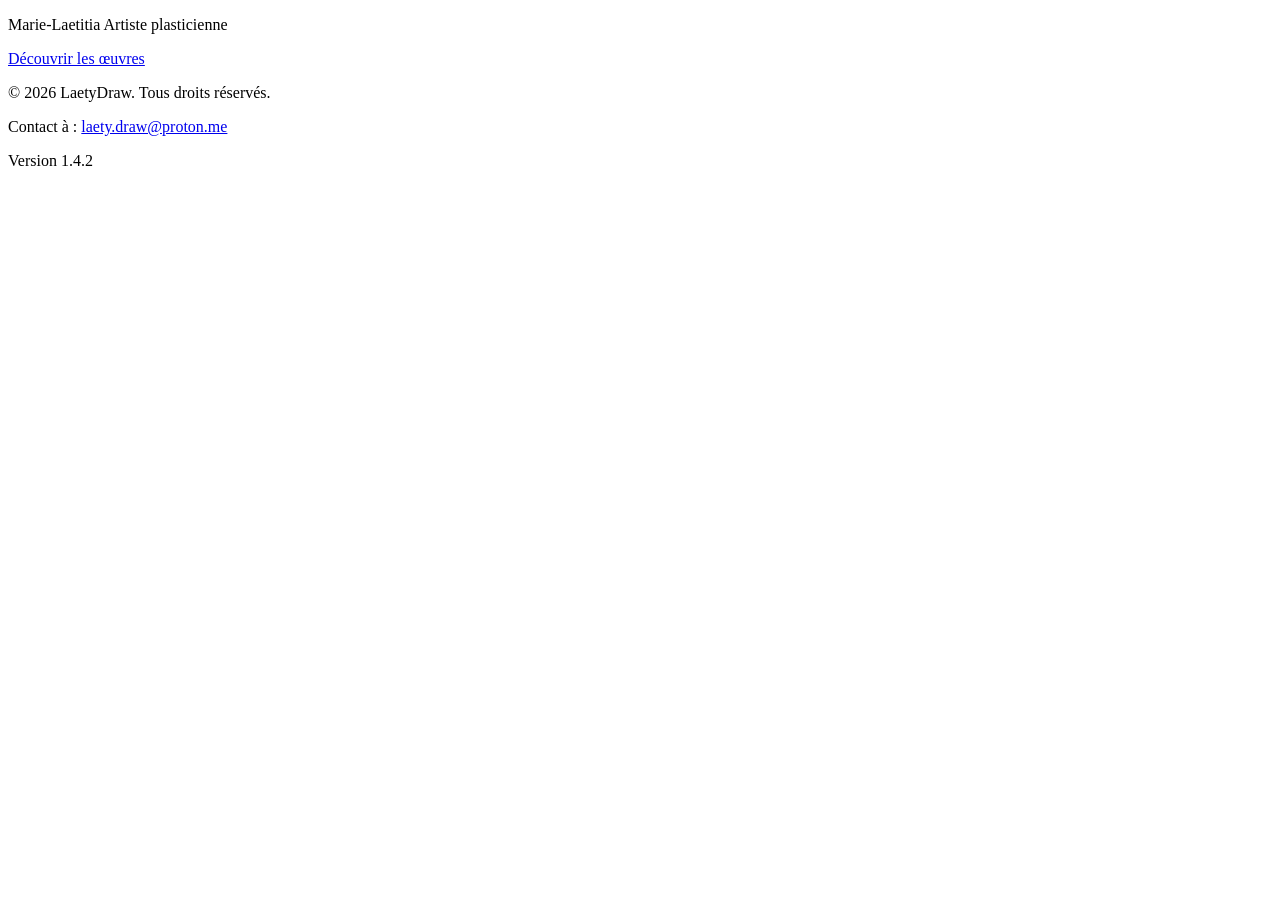
==== index.html @ 68089a27 "Initial commit" ====
<!DOCTYPE html>
<html lang="fr">
<head>
    <meta charset="UTF-8">
    <meta name="viewport" content="width=device-width, initial-scale=1.0">
    <title>LaetyDraw | Marie-Laetitia, artiste plasticienne | Œuvres originales et dessins artistiques</title>
    <meta name="description" content="Découvrez l’univers artistique de Marie-Laetitia sur LaetyDraw : œuvres originales, dessins artistiques contemporains, exploration du corps, des émotions, du trait et de la couleur.">
    <meta name="robots" content="index, follow">
    <meta name="author" content="Marie-Laetitia">
    <meta name="theme-color" content="#f4f4f4">

    <link rel="icon" href="favicon.svg" type="image/svg+xml">
    <link rel="stylesheet" href="style.css?version=1.4.2">
    <link rel="preload" href="collections.html" as="document">

    <link rel="canonical" href="https://laetydraw.github.io/Siteweb/index.html">

    <!-- Open Graph -->
    <meta property="og:type" content="website">
    <meta property="og:locale" content="fr_FR">
    <meta property="og:site_name" content="LaetyDraw">
    <meta property="og:title" content="LaetyDraw | Marie-Laetitia, artiste plasticienne">
    <meta property="og:description" content="Découvrez les œuvres originales et l’univers artistique de Marie-Laetitia sur LaetyDraw.">
    <meta property="og:url" content="https://laety-draw.com/">
    <meta property="og:image" content="https://laety-draw.com/images/utile/signature.jpg">

    <!-- Twitter -->
    <meta name="twitter:card" content="summary_large_image">
    <meta name="twitter:title" content="LaetyDraw | Marie-Laetitia, artiste plasticienne">
    <meta name="twitter:description" content="Œuvres originales et univers artistique de Marie-Laetitia.">
    <meta name="twitter:image" content="https://laety-draw.com/images/utile/signature.jpg">

    <style>
        .seo-hidden-title {
            position: absolute;
            left: -9999px;
            width: 1px;
            height: 1px;
            overflow: hidden;
        }
    </style>
</head>

<body class="home-page transition-site">

    <main>
        <section id="accueil" class="hero">
            <h1 class="seo-hidden-title">
                LaetyDraw - Marie-Laetitia, artiste plasticienne, œuvres originales et dessins artistiques
            </h1>

            <div class="hero-content">
                <p>
                    Marie-Laetitia
                    <span class="subtitle">Artiste plasticienne</span>
                </p>

                <a href="collections.html" class="btn-explorer">Découvrir les œuvres</a>
            </div>
        </section>
    </main>

    <footer>
        <p>&copy; 2026 LaetyDraw. Tous droits réservés.</p>
        <p> Contact à : <a href="mailto:laety.draw@proton.me">laety.draw@proton.me</a></p>
        <p>Version 1.4.2</p>
    </footer>

    <script src="script.js?version=1.4.2"></script>
</body>
</html>
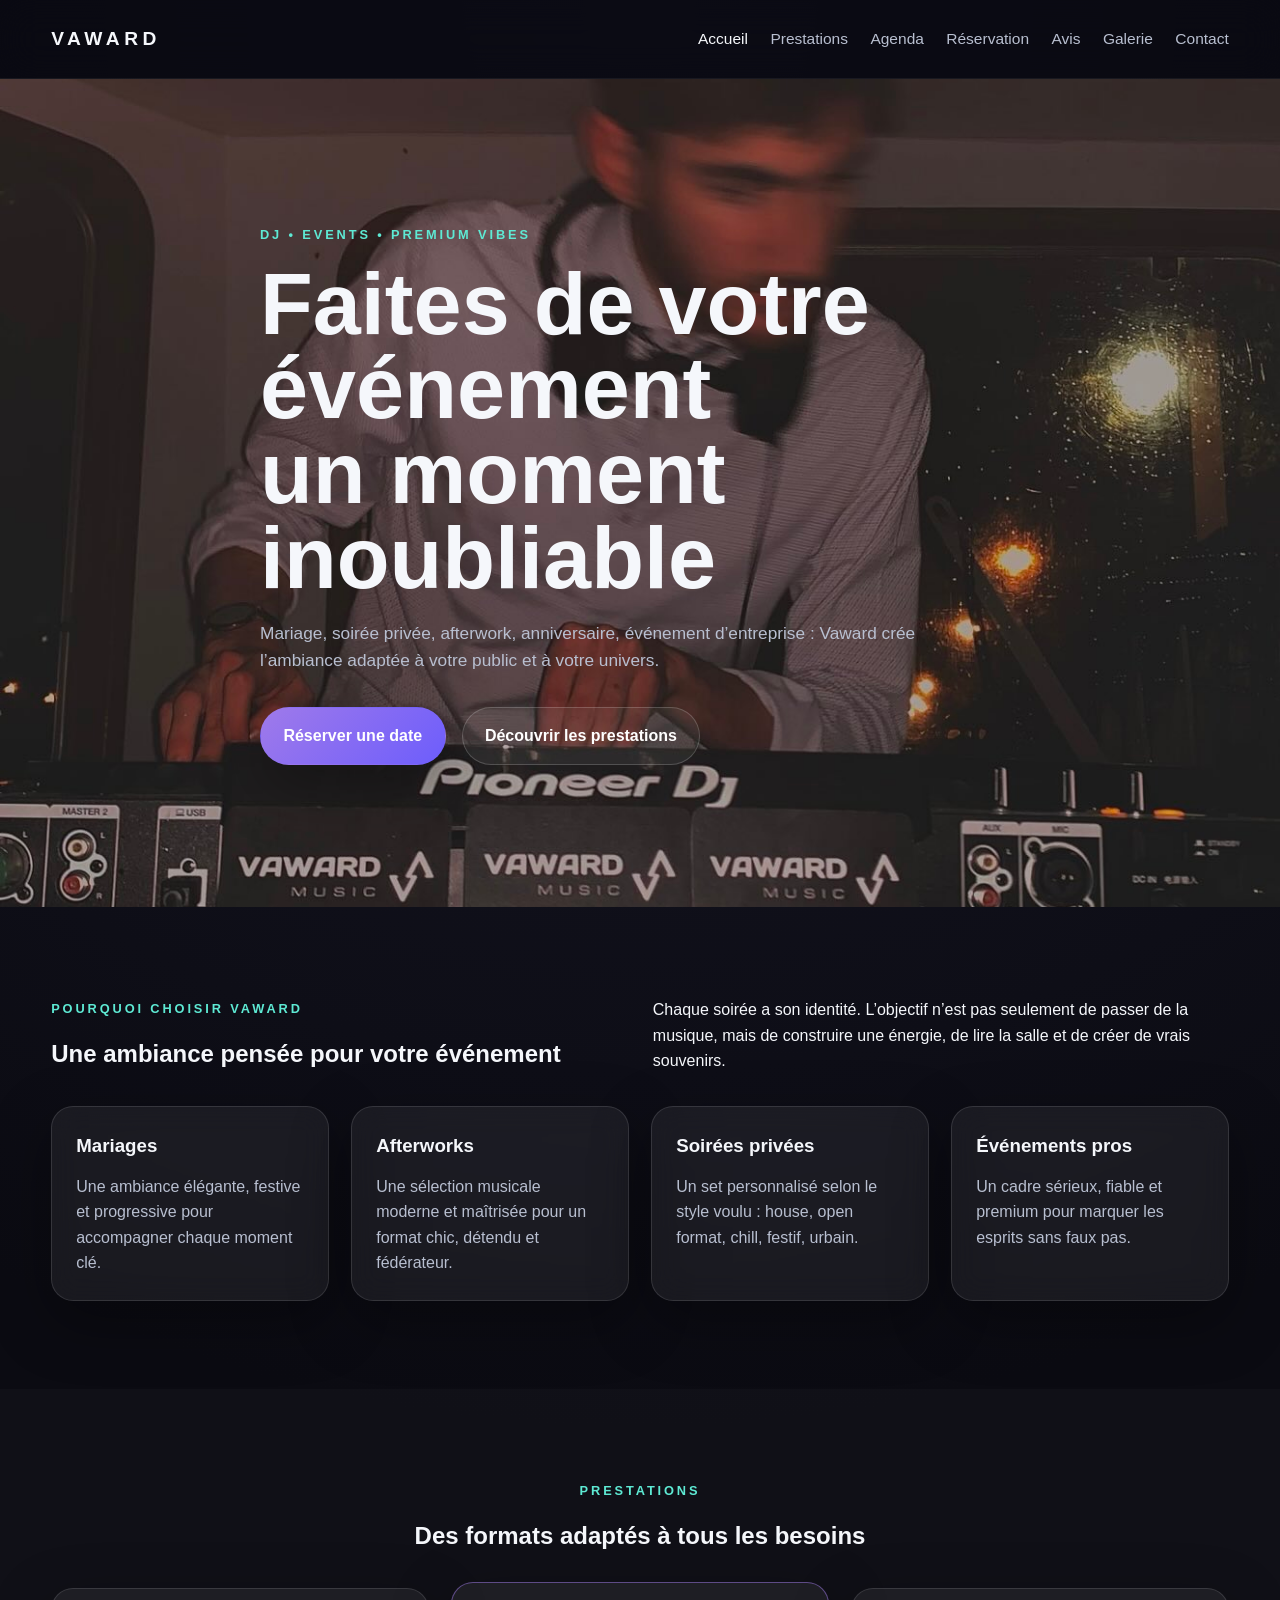
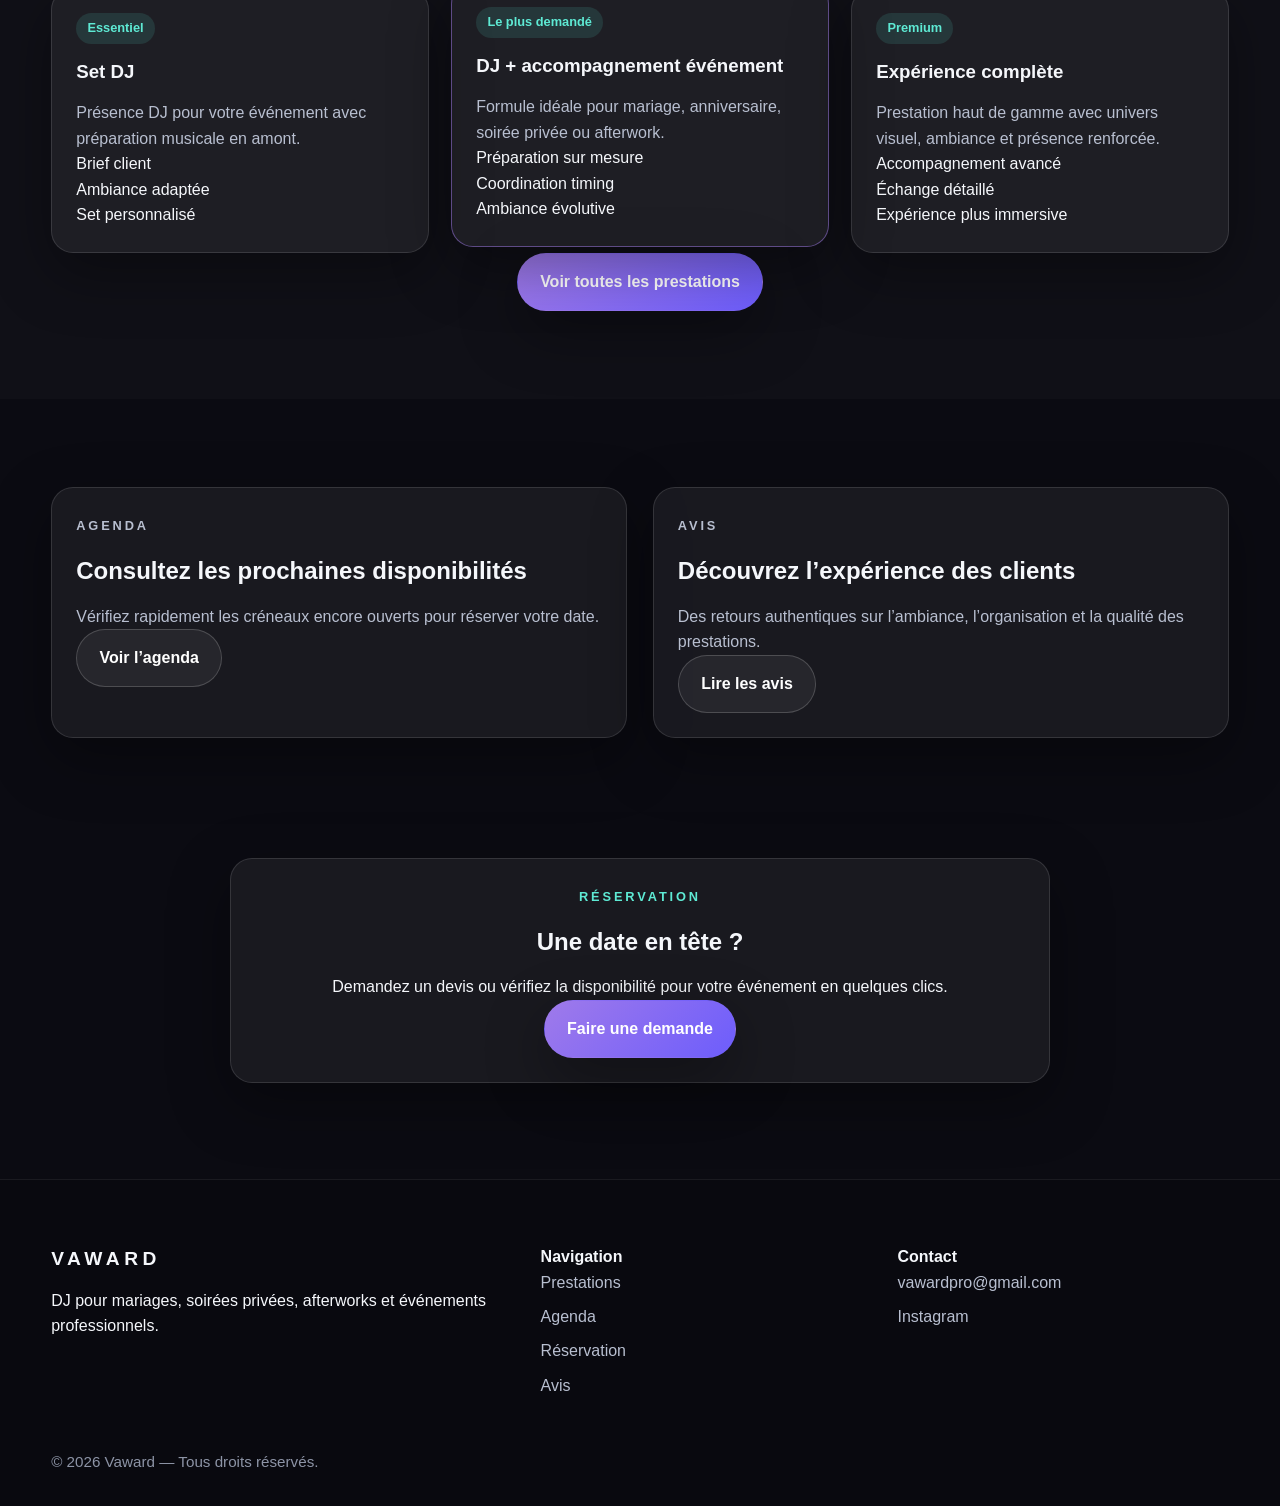
==== commit 9d0950dd: "1ere version du site (test)" ====
--- a/index.html
+++ b/index.html
@@ -1,71 +1,219 @@
 <!DOCTYPE html>
 <html lang="fr">
 <head>
-    <meta charset="UTF-8">
-    <meta name="viewport" content="width=device-width, initial-scale=1.0">
-    <title>LaetyDraw | Marie-Laetitia, artiste plasticienne | Œuvres originales et dessins artistiques</title>
-    <meta name="description" content="Découvrez l’univers artistique de Marie-Laetitia sur LaetyDraw : œuvres originales, dessins artistiques contemporains, exploration du corps, des émotions, du trait et de la couleur.">
-    <meta name="robots" content="index, follow">
-    <meta name="author" content="Marie-Laetitia">
-    <meta name="theme-color" content="#f4f4f4">
-
-    <link rel="icon" href="favicon.svg" type="image/svg+xml">
-    <link rel="stylesheet" href="style.css?version=1.4.2">
-    <link rel="preload" href="collections.html" as="document">
-
-    <link rel="canonical" href="https://laetydraw.github.io/Siteweb/index.html">
-
-    <!-- Open Graph -->
-    <meta property="og:type" content="website">
-    <meta property="og:locale" content="fr_FR">
-    <meta property="og:site_name" content="LaetyDraw">
-    <meta property="og:title" content="LaetyDraw | Marie-Laetitia, artiste plasticienne">
-    <meta property="og:description" content="Découvrez les œuvres originales et l’univers artistique de Marie-Laetitia sur LaetyDraw.">
-    <meta property="og:url" content="https://laety-draw.com/">
-    <meta property="og:image" content="https://laety-draw.com/images/utile/signature.jpg">
-
-    <!-- Twitter -->
-    <meta name="twitter:card" content="summary_large_image">
-    <meta name="twitter:title" content="LaetyDraw | Marie-Laetitia, artiste plasticienne">
-    <meta name="twitter:description" content="Œuvres originales et univers artistique de Marie-Laetitia.">
-    <meta name="twitter:image" content="https://laety-draw.com/images/utile/signature.jpg">
-
-    <style>
-        .seo-hidden-title {
-            position: absolute;
-            left: -9999px;
-            width: 1px;
-            height: 1px;
-            overflow: hidden;
-        }
-    </style>
+  <meta charset="UTF-8" />
+  <meta name="viewport" content="width=device-width, initial-scale=1.0" />
+
+  <title>Vaward | DJ pour soirées, mariages, afterworks et événements privés</title>
+  <meta name="description" content="Vaward, DJ pour mariages, soirées privées, afterworks, anniversaires et événements professionnels. Ambiance sur mesure, réservation simple et univers premium." />
+  <meta name="robots" content="index, follow" />
+  <meta name="author" content="Vaward" />
+  <meta name="theme-color" content="#0b0b12" />
+
+  <link rel="icon" href="favicon.svg" type="image/svg+xml" />
+  <link rel="canonical" href="https://tonpseudo.github.io/Vaward/index.html" />
+  <link rel="stylesheet" href="style.css?version=1.0.0" />
+
+  <meta property="og:title" content="Vaward | DJ Events" />
+  <meta property="og:description" content="DJ pour soirées, mariages, afterworks et événements privés." />
+  <meta property="og:type" content="website" />
+  <meta property="og:url" content="https://tonpseudo.github.io/Vaward/index.html" />
+  <meta property="og:image" content="https://tonpseudo.github.io/Vaward/images/og-cover.jpg" />
+
+  <meta name="twitter:card" content="summary_large_image" />
 </head>
-
-<body class="home-page transition-site">
-
-    <main>
-        <section id="accueil" class="hero">
-            <h1 class="seo-hidden-title">
-                LaetyDraw - Marie-Laetitia, artiste plasticienne, œuvres originales et dessins artistiques
-            </h1>
-
-            <div class="hero-content">
-                <p>
-                    Marie-Laetitia
-                    <span class="subtitle">Artiste plasticienne</span>
-                </p>
-
-                <a href="collections.html" class="btn-explorer">Découvrir les œuvres</a>
-            </div>
-        </section>
-    </main>
-
-    <footer>
-        <p>&copy; 2026 LaetyDraw. Tous droits réservés.</p>
-        <p> Contact à : <a href="mailto:laety.draw@proton.me">laety.draw@proton.me</a></p>
-        <p>Version 1.4.2</p>
-    </footer>
-
-    <script src="script.js?version=1.4.2"></script>
+<body>
+  <header class="site-header">
+    <div class="container nav-wrap">
+      <a href="index.html" class="logo">VAWARD</a>
+
+      <button class="burger" id="burger" aria-label="Ouvrir le menu">
+        <span></span>
+        <span></span>
+        <span></span>
+      </button>
+
+      <nav class="nav" id="nav">
+        <a href="index.html" class="active">Accueil</a>
+        <a href="prestations.html">Prestations</a>
+        <a href="agenda.html">Agenda</a>
+        <a href="reservation.html">Réservation</a>
+        <a href="avis.html">Avis</a>
+        <a href="galerie.html">Galerie</a>
+        <a href="contact.html">Contact</a>
+      </nav>
+    </div>
+  </header>
+
+  <main>
+    <section class="hero">
+      <div class="hero-overlay"></div>
+      <img src="images/hero-dj.jpg" alt="Vaward en performance DJ" class="hero-bg" />
+
+      <div class="container hero-content">
+        <p class="eyebrow">DJ • EVENTS • PREMIUM VIBES</p>
+        <h1>Faites de votre événement<br>un moment inoubliable</h1>
+        <p class="hero-text">
+          Mariage, soirée privée, afterwork, anniversaire, événement d’entreprise :
+          Vaward crée l’ambiance adaptée à votre public et à votre univers.
+        </p>
+        <div class="hero-buttons">
+          <a href="reservation.html" class="btn btn-primary">Réserver une date</a>
+          <a href="prestations.html" class="btn btn-secondary">Découvrir les prestations</a>
+        </div>
+      </div>
+    </section>
+
+    <section class="section">
+      <div class="container grid-2 feature-intro">
+        <div>
+          <p class="section-tag">Pourquoi choisir Vaward</p>
+          <h2>Une ambiance pensée pour votre événement</h2>
+        </div>
+        <div>
+          <p>
+            Chaque soirée a son identité. L’objectif n’est pas seulement de passer de la musique,
+            mais de construire une énergie, de lire la salle et de créer de vrais souvenirs.
+          </p>
+        </div>
+      </div>
+
+      <div class="container cards-grid">
+        <article class="card glass">
+          <h3>Mariages</h3>
+          <p>Une ambiance élégante, festive et progressive pour accompagner chaque moment clé.</p>
+        </article>
+
+        <article class="card glass">
+          <h3>Afterworks</h3>
+          <p>Une sélection musicale moderne et maîtrisée pour un format chic, détendu et fédérateur.</p>
+        </article>
+
+        <article class="card glass">
+          <h3>Soirées privées</h3>
+          <p>Un set personnalisé selon le style voulu : house, open format, chill, festif, urbain.</p>
+        </article>
+
+        <article class="card glass">
+          <h3>Événements pros</h3>
+          <p>Un cadre sérieux, fiable et premium pour marquer les esprits sans faux pas.</p>
+        </article>
+      </div>
+    </section>
+
+    <section class="section section-dark">
+      <div class="container">
+        <div class="section-head">
+          <p class="section-tag">Prestations</p>
+          <h2>Des formats adaptés à tous les besoins</h2>
+        </div>
+
+        <div class="pricing-grid">
+          <article class="card premium-card">
+            <span class="pill">Essentiel</span>
+            <h3>Set DJ</h3>
+            <p>Présence DJ pour votre événement avec préparation musicale en amont.</p>
+            <ul>
+              <li>Brief client</li>
+              <li>Ambiance adaptée</li>
+              <li>Set personnalisé</li>
+            </ul>
+          </article>
+
+          <article class="card premium-card featured">
+            <span class="pill">Le plus demandé</span>
+            <h3>DJ + accompagnement événement</h3>
+            <p>Formule idéale pour mariage, anniversaire, soirée privée ou afterwork.</p>
+            <ul>
+              <li>Préparation sur mesure</li>
+              <li>Coordination timing</li>
+              <li>Ambiance évolutive</li>
+            </ul>
+          </article>
+
+          <article class="card premium-card">
+            <span class="pill">Premium</span>
+            <h3>Expérience complète</h3>
+            <p>Prestation haut de gamme avec univers visuel, ambiance et présence renforcée.</p>
+            <ul>
+              <li>Accompagnement avancé</li>
+              <li>Échange détaillé</li>
+              <li>Expérience plus immersive</li>
+            </ul>
+          </article>
+        </div>
+
+        <div class="center">
+          <a href="prestations.html" class="btn btn-primary">Voir toutes les prestations</a>
+        </div>
+      </div>
+    </section>
+
+    <section class="section">
+      <div class="container grid-2">
+        <div class="info-box">
+          <p class="section-tag">Agenda</p>
+          <h2>Consultez les prochaines disponibilités</h2>
+          <p>
+            Vérifiez rapidement les créneaux encore ouverts pour réserver votre date.
+          </p>
+          <a href="agenda.html" class="btn btn-secondary">Voir l’agenda</a>
+        </div>
+
+        <div class="info-box">
+          <p class="section-tag">Avis</p>
+          <h2>Découvrez l’expérience des clients</h2>
+          <p>
+            Des retours authentiques sur l’ambiance, l’organisation et la qualité des prestations.
+          </p>
+          <a href="avis.html" class="btn btn-secondary">Lire les avis</a>
+        </div>
+      </div>
+    </section>
+
+    <section class="section cta-section">
+      <div class="container cta-box">
+        <p class="section-tag">Réservation</p>
+        <h2>Une date en tête ?</h2>
+        <p>
+          Demandez un devis ou vérifiez la disponibilité pour votre événement en quelques clics.
+        </p>
+        <a href="reservation.html" class="btn btn-primary">Faire une demande</a>
+      </div>
+    </section>
+  </main>
+
+  <footer class="site-footer">
+    <div class="container footer-grid">
+      <div>
+        <div class="logo footer-logo">VAWARD</div>
+        <p>DJ pour mariages, soirées privées, afterworks et événements professionnels.</p>
+      </div>
+
+      <div>
+        <h4>Navigation</h4>
+        <ul class="footer-links">
+          <li><a href="prestations.html">Prestations</a></li>
+          <li><a href="agenda.html">Agenda</a></li>
+          <li><a href="reservation.html">Réservation</a></li>
+          <li><a href="avis.html">Avis</a></li>
+        </ul>
+      </div>
+
+      <div>
+        <h4>Contact</h4>
+        <ul class="footer-links">
+          <li><a href="mailto:vawardpro@gmail.com">vawardpro@gmail.com</a></li>
+          <li><a href="https://www.instagram.com/vawardmusic/" target="_blank" rel="noopener">Instagram</a></li>
+        </ul>
+      </div>
+    </div>
+
+    <div class="container footer-bottom">
+      <p>© 2026 Vaward — Tous droits réservés.</p>
+    </div>
+  </footer>
+
+  <script src="script.js?version=1.0.0" ></script>
 </body>
 </html>
--- a/style.css
+++ b/style.css
@@ -0,0 +1,558 @@
+:root {
+  --bg: #0b0b12;
+  --bg-soft: #12121b;
+  --card: rgba(255, 255, 255, 0.06);
+  --card-strong: rgba(255, 255, 255, 0.1);
+  --text: #f5f7fb;
+  --muted: #b8bfd0;
+  --border: rgba(255, 255, 255, 0.12);
+  --accent: #9f7aea;
+  --accent-2: #5eead4;
+  --danger: #ff6b6b;
+  --warning: #fbbf24;
+  --success: #34d399;
+  --shadow: 0 20px 60px rgba(0, 0, 0, 0.35);
+  --radius: 22px;
+  --max-width: 1200px;
+}
+
+* {
+  margin: 0;
+  padding: 0;
+  box-sizing: border-box;
+}
+
+html {
+  scroll-behavior: smooth;
+}
+
+body {
+  font-family: -apple-system, BlinkMacSystemFont, "Segoe UI", Roboto, sans-serif;
+  background: radial-gradient(circle at top, #171726 0%, #0b0b12 45%);
+  color: var(--text);
+  line-height: 1.6;
+}
+
+img {
+  max-width: 100%;
+  display: block;
+}
+
+a {
+  color: inherit;
+  text-decoration: none;
+}
+
+ul {
+  list-style: none;
+}
+
+.container {
+  width: min(92%, var(--max-width));
+  margin: 0 auto;
+}
+
+.site-header {
+  position: sticky;
+  top: 0;
+  z-index: 1000;
+  backdrop-filter: blur(18px);
+  background: rgba(8, 8, 14, 0.72);
+  border-bottom: 1px solid rgba(255, 255, 255, 0.06);
+}
+
+.nav-wrap {
+  display: flex;
+  align-items: center;
+  justify-content: space-between;
+  min-height: 78px;
+}
+
+.logo {
+  font-size: 1.2rem;
+  font-weight: 900;
+  letter-spacing: 0.28rem;
+}
+
+.nav {
+  display: flex;
+  gap: 1.4rem;
+  align-items: center;
+}
+
+.nav a {
+  color: var(--muted);
+  transition: 0.25s ease;
+  font-size: 0.97rem;
+}
+
+.nav a:hover,
+.nav a.active {
+  color: var(--text);
+}
+
+.burger {
+  display: none;
+  background: transparent;
+  border: none;
+  cursor: pointer;
+}
+
+.burger span {
+  display: block;
+  width: 26px;
+  height: 2px;
+  background: white;
+  margin: 5px 0;
+  border-radius: 999px;
+}
+
+.hero {
+  position: relative;
+  min-height: 92vh;
+  display: flex;
+  align-items: center;
+  overflow: hidden;
+}
+
+.hero-bg {
+  position: absolute;
+  inset: 0;
+  width: 100%;
+  height: 100%;
+  object-fit: cover;
+}
+
+.hero-overlay {
+  position: absolute;
+  inset: 0;
+  background:
+    linear-gradient(90deg, rgba(7,7,12,0.92) 15%, rgba(7,7,12,0.55) 55%, rgba(7,7,12,0.82) 100%),
+    linear-gradient(180deg, rgba(0,0,0,0.2), rgba(0,0,0,0.55));
+}
+
+.hero-content {
+  position: relative;
+  z-index: 1;
+  max-width: 760px;
+  padding: 5rem 0;
+}
+
+.eyebrow,
+.section-tag {
+  display: inline-block;
+  margin-bottom: 1rem;
+  color: var(--accent-2);
+  text-transform: uppercase;
+  letter-spacing: 0.18rem;
+  font-size: 0.8rem;
+  font-weight: 700;
+}
+
+.hero h1,
+.page-hero h1 {
+  font-size: clamp(2.4rem, 7vw, 5.4rem);
+  line-height: 0.98;
+  margin-bottom: 1.2rem;
+}
+
+.hero-text,
+.page-intro {
+  color: var(--muted);
+  font-size: 1.08rem;
+  max-width: 680px;
+}
+
+.hero-buttons {
+  display: flex;
+  gap: 1rem;
+  margin-top: 2rem;
+  flex-wrap: wrap;
+}
+
+.btn {
+  display: inline-flex;
+  align-items: center;
+  justify-content: center;
+  padding: 0.95rem 1.4rem;
+  border-radius: 999px;
+  font-weight: 700;
+  transition: transform 0.25s ease, opacity 0.25s ease, border 0.25s ease;
+  border: 1px solid transparent;
+}
+
+.btn:hover {
+  transform: translateY(-2px);
+}
+
+.btn-primary {
+  background: linear-gradient(135deg, var(--accent), #6d5dfc);
+  color: white;
+  box-shadow: var(--shadow);
+}
+
+.btn-secondary {
+  background: rgba(255,255,255,0.06);
+  color: white;
+  border-color: rgba(255,255,255,0.18);
+}
+
+.section {
+  padding: 5.5rem 0;
+}
+
+.section-dark {
+  background: rgba(255, 255, 255, 0.02);
+}
+
+.page-main {
+  padding-top: 1rem;
+}
+
+.page-hero {
+  padding: 5rem 0 2rem;
+}
+
+.grid-2,
+.footer-grid,
+.form-layout,
+.contact-grid {
+  display: grid;
+  gap: 1.6rem;
+}
+
+.grid-2,
+.form-layout {
+  grid-template-columns: repeat(2, minmax(0, 1fr));
+}
+
+.feature-intro {
+  align-items: end;
+  margin-bottom: 2rem;
+}
+
+.cards-grid,
+.pricing-grid,
+.reviews-grid,
+.gallery-grid {
+  display: grid;
+  gap: 1.4rem;
+}
+
+.cards-grid {
+  grid-template-columns: repeat(4, minmax(0, 1fr));
+}
+
+.pricing-grid {
+  grid-template-columns: repeat(3, minmax(0, 1fr));
+  margin-top: 2rem;
+}
+
+.reviews-grid {
+  grid-template-columns: repeat(3, minmax(0, 1fr));
+}
+
+.gallery-grid {
+  grid-template-columns: repeat(4, minmax(0, 1fr));
+}
+
+.card,
+.info-box,
+.calendar-card,
+.contact-panel,
+.cta-box {
+  background: var(--card);
+  border: 1px solid var(--border);
+  border-radius: var(--radius);
+  padding: 1.5rem;
+  box-shadow: var(--shadow);
+}
+
+.glass {
+  backdrop-filter: blur(14px);
+}
+
+.card h3,
+.info-box h2,
+.cta-box h2 {
+  margin-bottom: 0.8rem;
+}
+
+.card p,
+.info-box p,
+.contact-panel p,
+.calendar-card li,
+.timeline-item p {
+  color: var(--muted);
+}
+
+.premium-card.featured {
+  border-color: rgba(159, 122, 234, 0.5);
+  transform: translateY(-6px);
+}
+
+.pill {
+  display: inline-block;
+  margin-bottom: 0.8rem;
+  padding: 0.35rem 0.7rem;
+  border-radius: 999px;
+  background: rgba(94, 234, 212, 0.12);
+  color: var(--accent-2);
+  font-size: 0.8rem;
+  font-weight: 700;
+}
+
+.center {
+  text-align: center;
+}
+
+.section-head {
+  text-align: center;
+  margin-bottom: 1rem;
+}
+
+.timeline {
+  max-width: 850px;
+  margin: 2rem auto 0;
+  display: grid;
+  gap: 1rem;
+}
+
+.timeline-item {
+  display: grid;
+  grid-template-columns: 56px 1fr;
+  gap: 1rem;
+  align-items: start;
+  background: var(--card);
+  border: 1px solid var(--border);
+  border-radius: 20px;
+  padding: 1.2rem;
+}
+
+.timeline-item span {
+  width: 56px;
+  height: 56px;
+  display: grid;
+  place-items: center;
+  border-radius: 50%;
+  background: linear-gradient(135deg, var(--accent), #6d5dfc);
+  font-weight: 800;
+}
+
+.legend {
+  display: flex;
+  gap: 1.5rem;
+  flex-wrap: wrap;
+  margin-bottom: 2rem;
+  color: var(--muted);
+}
+
+.legend-item {
+  display: inline-flex;
+  align-items: center;
+  gap: 0.5rem;
+}
+
+.dot {
+  width: 12px;
+  height: 12px;
+  border-radius: 50%;
+  display: inline-block;
+}
+
+.available { background: var(--success); }
+.limited { background: var(--warning); }
+.booked { background: var(--danger); }
+
+.calendar-grid {
+  display: grid;
+  gap: 1.4rem;
+  grid-template-columns: repeat(3, minmax(0, 1fr));
+}
+
+.date-list {
+  display: grid;
+  gap: 0.85rem;
+  margin-top: 1rem;
+}
+
+.status {
+  display: inline-block;
+  margin-left: 0.7rem;
+  padding: 0.28rem 0.65rem;
+  border-radius: 999px;
+  font-size: 0.82rem;
+  font-weight: 700;
+  color: #0b0b12;
+}
+
+.status.available { background: var(--success); }
+.status.limited { background: var(--warning); }
+.status.booked { background: var(--danger); }
+
+.booking-form {
+  display: grid;
+  grid-template-columns: repeat(2, minmax(0, 1fr));
+  gap: 1rem;
+  background: var(--card);
+  border: 1px solid var(--border);
+  border-radius: var(--radius);
+  padding: 1.5rem;
+}
+
+.form-group {
+  display: flex;
+  flex-direction: column;
+  gap: 0.45rem;
+}
+
+.full-width {
+  grid-column: 1 / -1;
+}
+
+label {
+  font-weight: 600;
+}
+
+input,
+select,
+textarea {
+  width: 100%;
+  padding: 0.95rem 1rem;
+  border-radius: 16px;
+  border: 1px solid rgba(255,255,255,0.12);
+  background: rgba(255,255,255,0.04);
+  color: white;
+  outline: none;
+}
+
+input::placeholder,
+textarea::placeholder {
+  color: #9198a8;
+}
+
+.review-card .stars {
+  margin-bottom: 0.7rem;
+  color: #ffd166;
+  letter-spacing: 0.18rem;
+}
+
+.review-card span {
+  color: var(--accent-2);
+  font-size: 0.95rem;
+}
+
+.gallery-item {
+  width: 100%;
+  height: 320px;
+  object-fit: cover;
+  border-radius: 20px;
+  border: 1px solid var(--border);
+  transition: transform 0.3s ease, opacity 0.3s ease;
+}
+
+.gallery-item:hover {
+  transform: scale(1.02);
+  opacity: 0.9;
+}
+
+.cta-section {
+  padding-top: 2rem;
+  padding-bottom: 6rem;
+}
+
+.cta-box {
+  text-align: center;
+  max-width: 820px;
+  margin: 0 auto;
+}
+
+.site-footer {
+  padding-top: 2rem;
+  border-top: 1px solid rgba(255,255,255,0.07);
+  background: rgba(0,0,0,0.15);
+}
+
+.footer-grid {
+  grid-template-columns: 1.4fr 1fr 1fr;
+  padding: 2rem 0;
+}
+
+.footer-logo {
+  margin-bottom: 0.8rem;
+}
+
+.footer-links {
+  display: grid;
+  gap: 0.55rem;
+  color: var(--muted);
+}
+
+.footer-bottom {
+  padding: 1.2rem 0 2rem;
+  color: #8d94a6;
+  font-size: 0.95rem;
+}
+
+.mt-24 { margin-top: 24px; }
+.mt-40 { margin-top: 40px; }
+
+@media (max-width: 1050px) {
+  .cards-grid,
+  .pricing-grid,
+  .reviews-grid,
+  .calendar-grid,
+  .gallery-grid {
+    grid-template-columns: repeat(2, minmax(0, 1fr));
+  }
+
+  .footer-grid,
+  .grid-2,
+  .form-layout,
+  .contact-grid {
+    grid-template-columns: 1fr;
+  }
+}
+
+@media (max-width: 760px) {
+  .burger {
+    display: block;
+  }
+
+  .nav {
+    position: absolute;
+    top: 78px;
+    right: 4%;
+    width: min(92vw, 320px);
+    background: rgba(10,10,16,0.97);
+    border: 1px solid var(--border);
+    border-radius: 22px;
+    padding: 1rem;
+    display: none;
+    flex-direction: column;
+    align-items: flex-start;
+    box-shadow: var(--shadow);
+  }
+
+  .nav.open {
+    display: flex;
+  }
+
+  .hero {
+    min-height: 84vh;
+  }
+
+  .hero h1,
+  .page-hero h1 {
+    font-size: 2.5rem;
+  }
+
+  .cards-grid,
+  .pricing-grid,
+  .reviews-grid,
+  .calendar-grid,
+  .gallery-grid,
+  .booking-form {
+    grid-template-columns: 1fr;
+  }
+}
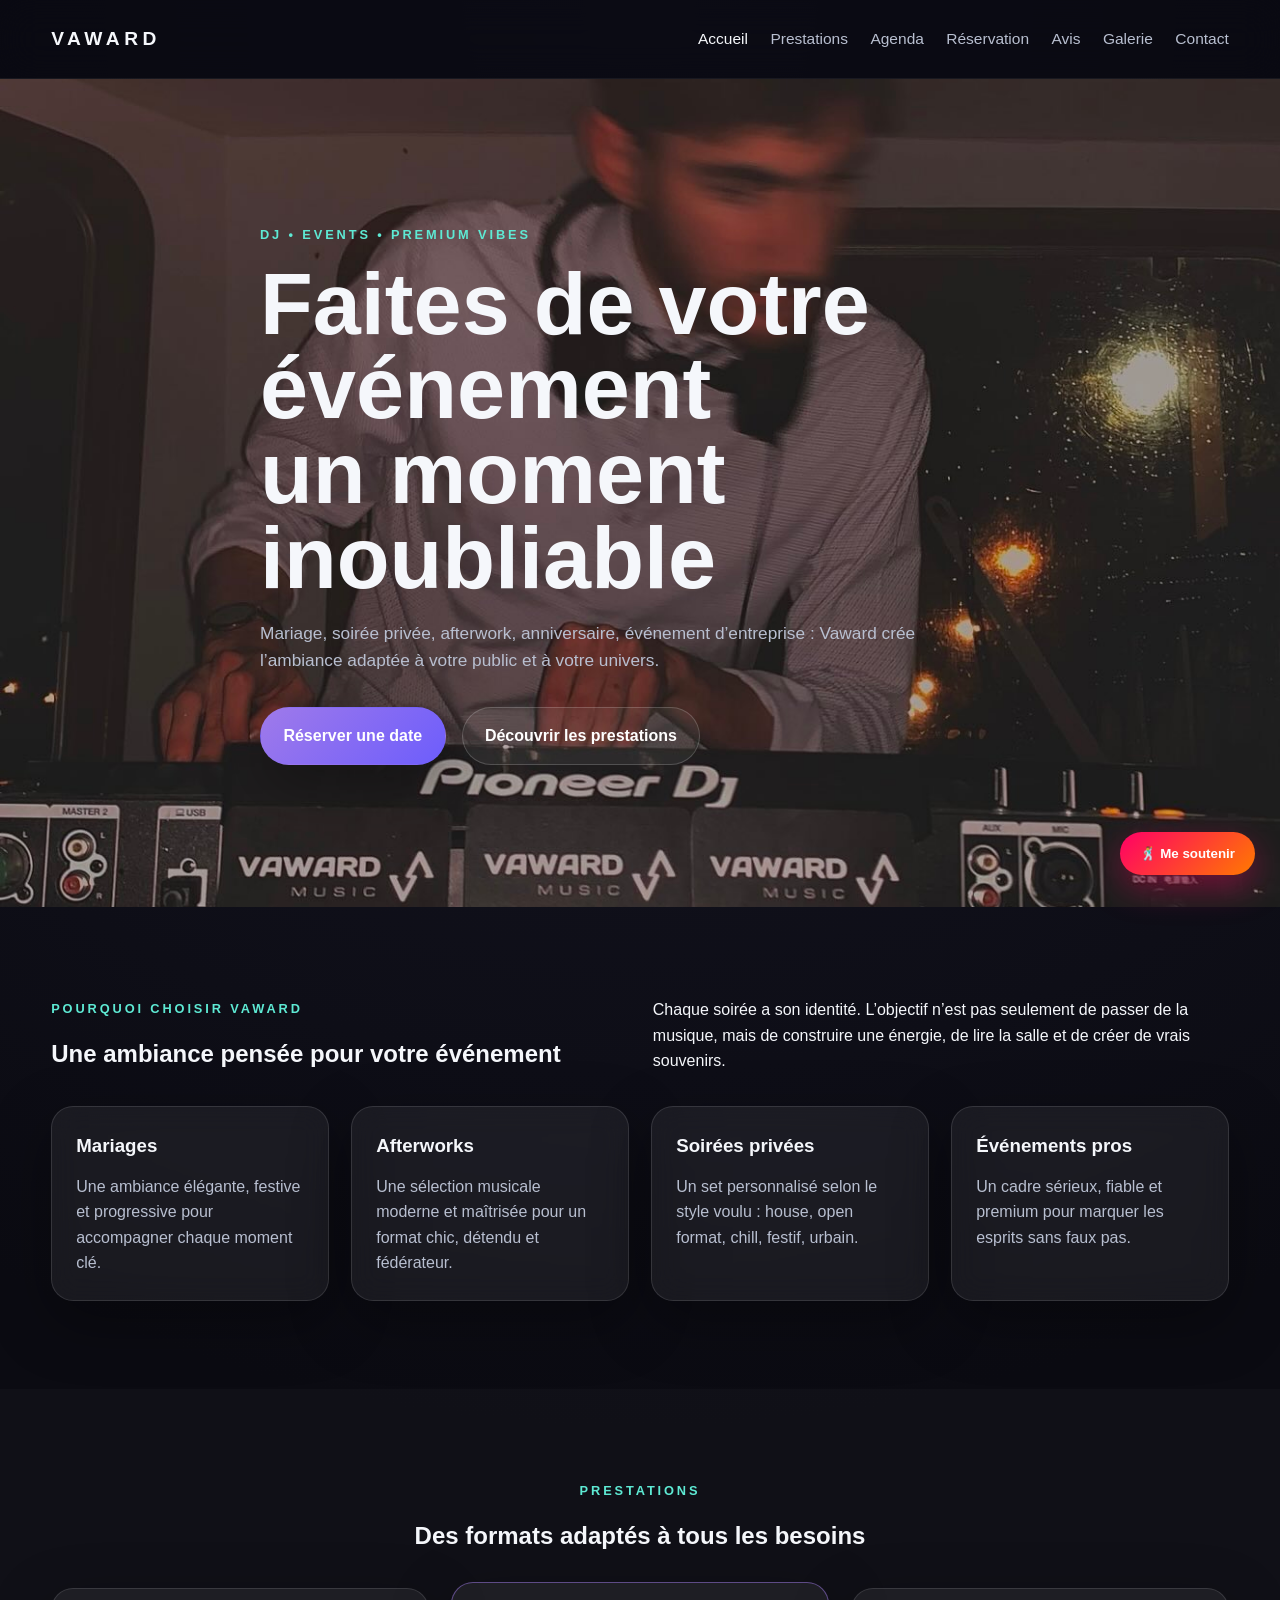
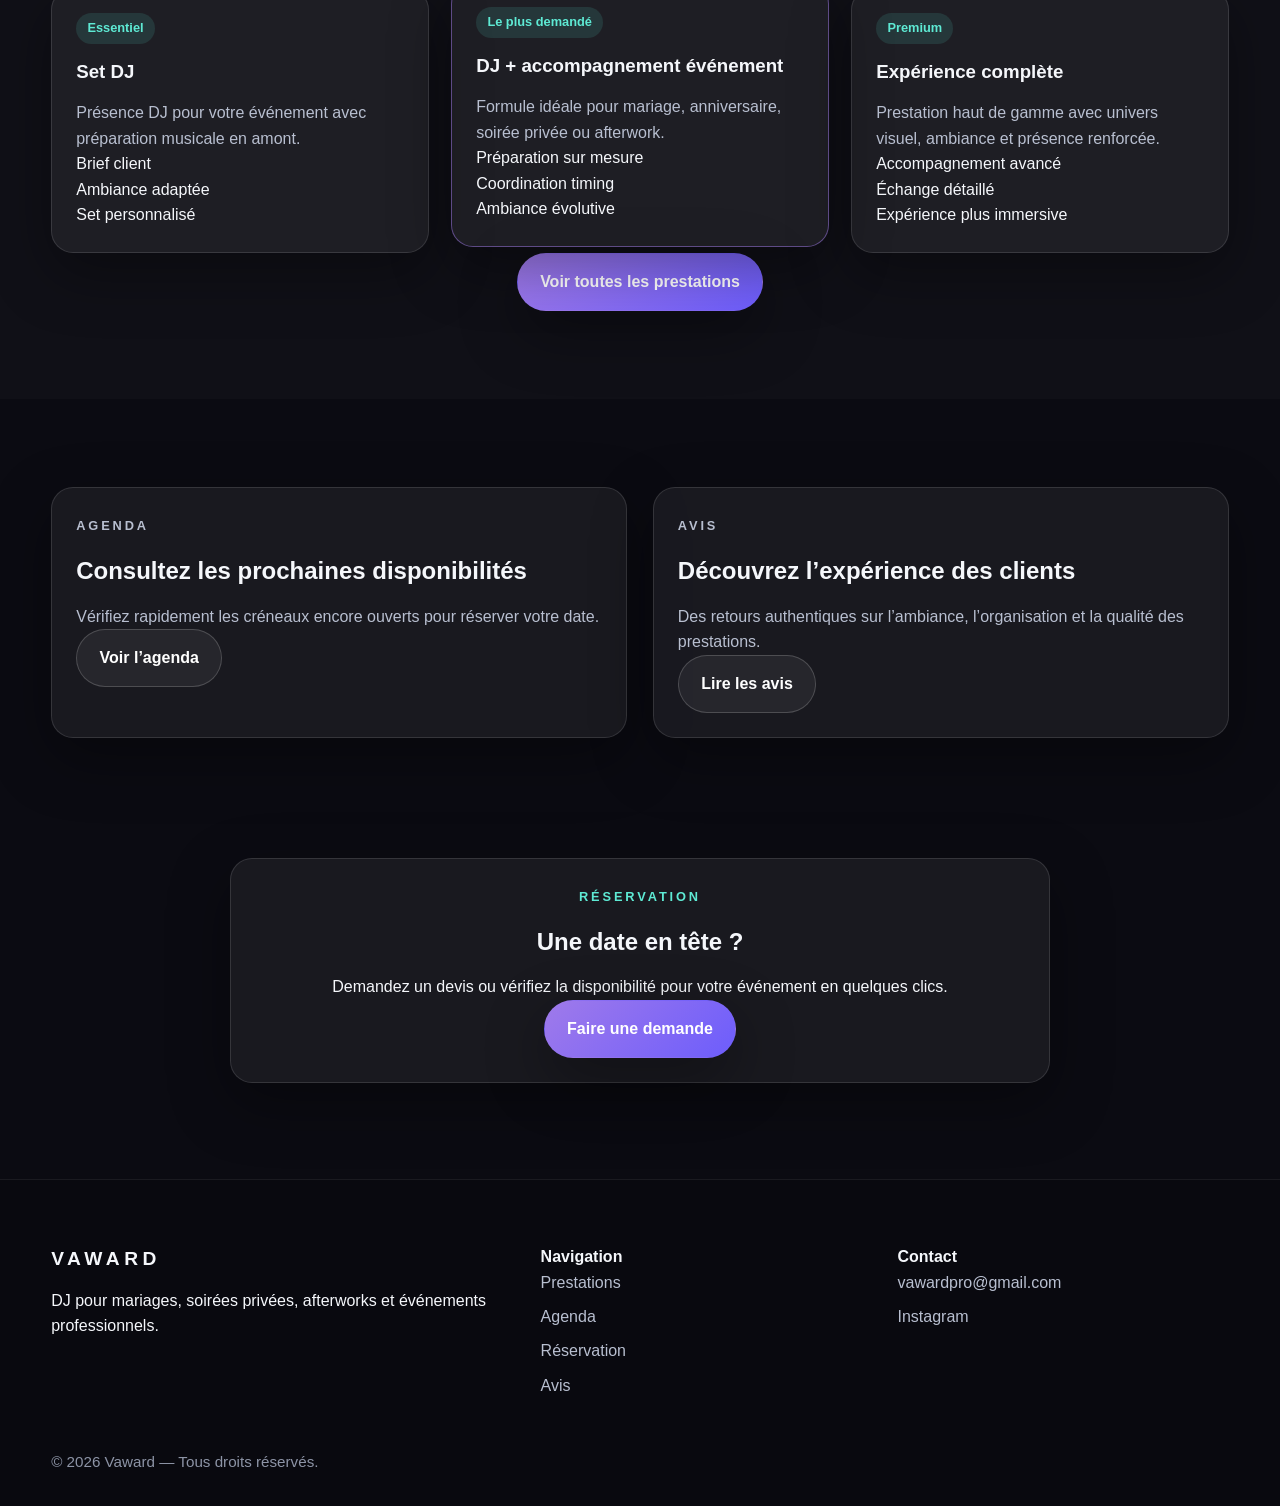
==== commit 670b297a: "ajout du bouton de soutient" ====
--- a/index.html
+++ b/index.html
@@ -12,7 +12,7 @@
 
   <link rel="icon" href="favicon.svg" type="image/svg+xml" />
   <link rel="canonical" href="https://tonpseudo.github.io/Vaward/index.html" />
-  <link rel="stylesheet" href="style.css?version=1.0.0" />
+  <link rel="stylesheet" href="style.css?version=1.2.0" />
 
   <meta property="og:title" content="Vaward | DJ Events" />
   <meta property="og:description" content="DJ pour soirées, mariages, afterworks et événements privés." />
@@ -214,6 +214,78 @@
     </div>
   </footer>
 
-  <script src="script.js?version=1.0.0" ></script>
+  <script src="script.js?version=1.2.0" ></script>
+
+  <!-- ==================== FEEDBACK DJ ==================== -->
+<button id="dj-feedback-trigger" class="dj-feedback-trigger">
+    🕺 Me soutenir
+</button>
+
+<div id="dj-feedback-modal" class="dj-feedback-modal">
+    <div class="dj-feedback-backdrop" data-close-dj></div>
+
+    <div class="dj-feedback-panel">
+        <button class="dj-feedback-close" data-close-dj>×</button>
+
+        <h2>Ton avis sur l’ambiance ?</h2>
+        <p class="dj-subtitle">
+            Une vibe, un ressenti, un moment marquant… tout est bienvenu 🎧
+        </p>
+
+        <form id="dj-feedback-form">
+
+            <div class="dj-reactions">
+    <label class="dj-reaction">
+        <input type="radio" name="reaction" value="🔥" checked>
+        <span>🔥</span>
+    </label>
+
+    <label class="dj-reaction">
+        <input type="radio" name="reaction" value="🎧">
+        <span>🎧</span>
+    </label>
+
+    <label class="dj-reaction">
+        <input type="radio" name="reaction" value="💃">
+        <span>💃</span>
+    </label>
+
+    <label class="dj-reaction">
+        <input type="radio" name="reaction" value="🚀">
+        <span>🚀</span>
+    </label>
+
+    <label class="dj-reaction">
+        <input type="radio" name="reaction" value="👏">
+        <span>👏</span>
+    </label>
+</div>
+
+            <input type="text" id="dj-name" placeholder="Ton prénom (optionnel)">
+
+            <label class="dj-anonymous" for="dj-anonymous">
+    <input type="checkbox" id="dj-anonymous">
+    <span>Anonyme</span>
+</label>
+
+            <textarea id="dj-message" rows="4" maxlength="400" placeholder="🪩 Tu as kiffé ta soirée ? Une émotion ressentie ? ou une idée d’amélioration du site ?">
+</textarea>
+
+            <p id="dj-error" class="dj-error"></p>
+
+            <button type="submit" id="dj-submit">
+                Envoyer
+            </button>
+
+        </form>
+    </div>
+</div>
+
+<div id="dj-toast" class="dj-toast">
+    <div class="dj-toast-content">
+        🔥 Merci pour ton retour !
+    </div>
+</div>
+
 </body>
 </html>
--- a/style.css
+++ b/style.css
@@ -360,9 +360,9 @@
   display: inline-block;
 }
 
-.available { background: var(--success); }
-.limited { background: var(--warning); }
-.booked { background: var(--danger); }
+.dot.available { background: var(--success); }
+.dot.limited { background: var(--warning); }
+.dot.booked { background: var(--danger); }
 
 .calendar-grid {
   display: grid;
@@ -387,6 +387,18 @@
 }
 
 .status.available { background: var(--success); }
+
+.status.available {
+  display: inline-block;
+  margin-top: 0.3rem;
+  font-size: 0.8rem;
+  padding: 0.25rem 0.6rem;
+  border-radius: 999px;
+  background: rgba(0, 255, 150, 0.12);
+  color: #00c27a;
+  font-weight: 500;
+}
+
 .status.limited { background: var(--warning); }
 .status.booked { background: var(--danger); }
 
@@ -555,4 +567,601 @@
   .booking-form {
     grid-template-columns: 1fr;
   }
+}
+.date-list {
+  display: grid;
+  gap: 0.9rem;
+  margin-top: 1.2rem;
+}
+
+.date-row {
+  display: flex;
+  align-items: center;
+  justify-content: space-between;
+  gap: 1rem;
+  padding: 0.95rem 1rem;
+  border-radius: 16px;
+  background: rgba(255, 255, 255, 0.035);
+  border: 1px solid rgba(255, 255, 255, 0.06);
+  transition: background 0.2s ease, border-color 0.2s ease, transform 0.2s ease;
+}
+
+.date-row:hover {
+  background: rgba(255, 255, 255, 0.055);
+  border-color: rgba(255, 255, 255, 0.1);
+  transform: translateY(-1px);
+}
+
+.date-row-main {
+  display: flex;
+  align-items: center;
+  gap: 0.75rem;
+  flex-wrap: wrap;
+}
+
+.date-row strong {
+  color: var(--text);
+  font-size: 1rem;
+}
+
+.status {
+  display: inline-flex;
+  align-items: center;
+  justify-content: center;
+  padding: 0.28rem 0.7rem;
+  border-radius: 999px;
+  font-size: 0.78rem;
+  font-weight: 700;
+  letter-spacing: 0.01em;
+  border: 1px solid transparent;
+}
+
+.status.available {
+  background: rgba(52, 211, 153, 0.12);
+  color: #7ef0c3;
+  border-color: rgba(52, 211, 153, 0.2);
+}
+
+.status.limited {
+  background: rgba(251, 191, 36, 0.12);
+  color: #ffd76a;
+  border-color: rgba(251, 191, 36, 0.2);
+}
+
+.status.booked {
+  background: rgba(255, 107, 107, 0.12);
+  color: #ff9a9a;
+  border-color: rgba(255, 107, 107, 0.2);
+}
+
+.agenda-book-btn {
+  display: inline-flex;
+  align-items: center;
+  justify-content: center;
+  padding: 0.72rem 1rem;
+  min-width: 110px;
+  border-radius: 12px;
+  background: linear-gradient(135deg, var(--accent), #6d5dfc);
+  color: #fff;
+  font-size: 0.9rem;
+  font-weight: 700;
+  white-space: nowrap;
+  transition: transform 0.2s ease, box-shadow 0.2s ease, opacity 0.2s ease;
+  box-shadow: 0 10px 24px rgba(109, 93, 252, 0.22);
+}
+
+.agenda-book-btn:hover {
+  transform: translateY(-1px);
+  opacity: 0.96;
+  box-shadow: 0 14px 28px rgba(109, 93, 252, 0.28);
+}
+
+@media (max-width: 760px) {
+  .date-row {
+    align-items: flex-start;
+    flex-direction: column;
+  }
+
+  .agenda-book-btn {
+    width: 100%;
+  }
+}
+
+.btn-reserver {
+  display: inline-flex;
+  align-items: center;
+  justify-content: center;
+  margin-top: 1.2rem;
+  padding: 0.85rem 1.15rem;
+  min-height: 46px;
+  border-radius: 14px;
+  background: linear-gradient(135deg, var(--accent), #6d5dfc);
+  color: #fff;
+  font-size: 0.95rem;
+  font-weight: 700;
+  letter-spacing: 0.01em;
+  transition: transform 0.2s ease, box-shadow 0.2s ease, opacity 0.2s ease;
+  box-shadow: 0 12px 26px rgba(109, 93, 252, 0.22);
+}
+
+.btn-reserver:hover {
+  transform: translateY(-2px);
+  opacity: 0.97;
+  box-shadow: 0 16px 30px rgba(109, 93, 252, 0.28);
+}
+
+.cards-grid .card {
+  display: flex;
+  flex-direction: column;
+}
+
+.cards-grid .card p {
+  flex-grow: 1;
+}
+
+.form-status {
+  margin-top: 14px;
+  min-height: 1.4em;
+  font-size: 0.95rem;
+}
+
+.form-status.success {
+  color: #22c55e;
+}
+
+.form-status.error {
+  color: #ef4444;
+}
+
+.booking-form button:disabled {
+  opacity: 0.7;
+  cursor: not-allowed;
+}
+
+.honeypot-field {
+  position: absolute;
+  left: -9999px;
+  opacity: 0;
+  pointer-events: none;
+}
+
+.form-status {
+  margin-top: 14px;
+  min-height: 1.4em;
+  font-size: 0.95rem;
+}
+
+.form-status.success {
+  color: #22c55e;
+}
+
+.form-status.error {
+  color: #ef4444;
+}
+
+.booking-form button:disabled {
+  opacity: 0.7;
+  cursor: not-allowed;
+}
+.success-popup-overlay {
+  position: fixed;
+  inset: 0;
+  background: rgba(8, 10, 20, 0.62);
+  backdrop-filter: blur(8px);
+  -webkit-backdrop-filter: blur(8px);
+  display: flex;
+  align-items: center;
+  justify-content: center;
+  padding: 24px;
+  opacity: 0;
+  visibility: hidden;
+  pointer-events: none;
+  transition: opacity 0.35s ease, visibility 0.35s ease;
+  z-index: 9999;
+}
+
+.success-popup-overlay.open {
+  opacity: 1;
+  visibility: visible;
+  pointer-events: auto;
+}
+
+.success-popup {
+  position: relative;
+  width: min(100%, 560px);
+  background: linear-gradient(180deg, rgba(22, 22, 30, 0.96), rgba(12, 12, 18, 0.98));
+  color: #fff;
+  border: 1px solid rgba(255, 255, 255, 0.08);
+  border-radius: 24px;
+  padding: 32px 28px 24px;
+  box-shadow:
+    0 24px 60px rgba(0, 0, 0, 0.45),
+    0 0 0 1px rgba(255, 255, 255, 0.03) inset;
+  text-align: center;
+  overflow: hidden;
+  transform: translateY(18px) scale(0.96);
+  transition: transform 0.35s ease;
+}
+
+.success-popup-overlay.open .success-popup {
+  transform: translateY(0) scale(1);
+}
+
+.success-popup::before {
+  content: "";
+  position: absolute;
+  inset: -120px auto auto -80px;
+  width: 220px;
+  height: 220px;
+  background: radial-gradient(circle, rgba(255, 0, 140, 0.18), transparent 70%);
+  pointer-events: none;
+}
+
+.success-popup::after {
+  content: "";
+  position: absolute;
+  inset: auto -80px -100px auto;
+  width: 240px;
+  height: 240px;
+  background: radial-gradient(circle, rgba(0, 195, 255, 0.14), transparent 70%);
+  pointer-events: none;
+}
+
+.success-popup-close {
+  position: absolute;
+  top: 14px;
+  right: 14px;
+  width: 40px;
+  height: 40px;
+  border: 0;
+  border-radius: 999px;
+  background: rgba(255, 255, 255, 0.08);
+  color: #fff;
+  font-size: 1.5rem;
+  cursor: pointer;
+  transition: background 0.2s ease, transform 0.2s ease;
+}
+
+.success-popup-close:hover {
+  background: rgba(255, 255, 255, 0.14);
+  transform: scale(1.05);
+}
+
+.success-popup-icon-wrap {
+  position: relative;
+  width: 110px;
+  height: 110px;
+  margin: 0 auto 18px;
+  display: flex;
+  align-items: center;
+  justify-content: center;
+}
+
+.success-popup-icon {
+  width: 84px;
+  height: 84px;
+  border-radius: 999px;
+  display: flex;
+  align-items: center;
+  justify-content: center;
+  font-size: 2rem;
+  background: linear-gradient(135deg, #ff4ecd, #7c5cff, #33d1ff);
+  box-shadow:
+    0 12px 30px rgba(124, 92, 255, 0.35),
+    0 0 0 8px rgba(255, 255, 255, 0.04);
+  animation: popupPulse 2.2s ease-in-out infinite;
+}
+
+.music-note {
+  position: absolute;
+  font-size: 1.4rem;
+  color: rgba(255, 255, 255, 0.92);
+  text-shadow: 0 6px 14px rgba(0, 0, 0, 0.25);
+  animation: floatNote 2.6s ease-in-out infinite;
+}
+
+.note-1 {
+  top: 4px;
+  left: 8px;
+  animation-delay: 0s;
+}
+
+.note-2 {
+  top: 8px;
+  right: 0;
+  animation-delay: 0.45s;
+}
+
+.note-3 {
+  bottom: 4px;
+  left: 0;
+  animation-delay: 0.9s;
+}
+
+.success-popup-tag {
+  display: inline-block;
+  margin: 0 0 10px;
+  padding: 6px 12px;
+  border-radius: 999px;
+  font-size: 0.82rem;
+  letter-spacing: 0.08em;
+  text-transform: uppercase;
+  background: rgba(255, 255, 255, 0.08);
+  color: #f5f5f5;
+}
+
+.success-popup h3 {
+  margin: 0 0 10px;
+  font-size: clamp(1.4rem, 2.4vw, 2rem);
+  line-height: 1.15;
+}
+
+.success-popup p {
+  margin: 0 auto;
+  max-width: 420px;
+  color: rgba(255, 255, 255, 0.82);
+  line-height: 1.6;
+}
+
+.success-popup-btn {
+  margin-top: 24px;
+  min-width: 150px;
+}
+
+.success-popup-confetti {
+  position: absolute;
+  inset: 0;
+  pointer-events: none;
+  overflow: hidden;
+}
+
+.confetti-piece {
+  position: absolute;
+  top: -20px;
+  width: 10px;
+  height: 16px;
+  border-radius: 3px;
+  opacity: 0.95;
+  animation: confettiFall 1.8s ease-out forwards;
+}
+
+.confetti-piece.circle {
+  width: 10px;
+  height: 10px;
+  border-radius: 999px;
+}
+
+@keyframes popupPulse {
+  0%, 100% {
+    transform: scale(1);
+    box-shadow:
+      0 12px 30px rgba(124, 92, 255, 0.35),
+      0 0 0 8px rgba(255, 255, 255, 0.04);
+  }
+  50% {
+    transform: scale(1.06);
+    box-shadow:
+      0 18px 40px rgba(124, 92, 255, 0.48),
+      0 0 0 12px rgba(255, 255, 255, 0.05);
+  }
+}
+
+@keyframes floatNote {
+  0%, 100% {
+    transform: translateY(0) rotate(0deg);
+    opacity: 0.85;
+  }
+  50% {
+    transform: translateY(-8px) rotate(8deg);
+    opacity: 1;
+  }
+}
+
+@keyframes confettiFall {
+  0% {
+    transform: translate3d(0, 0, 0) rotate(0deg);
+    opacity: 1;
+  }
+  100% {
+    transform: translate3d(var(--confetti-x, 0px), 340px, 0) rotate(var(--confetti-rotate, 220deg));
+    opacity: 0;
+  }
+}
+
+@media (max-width: 640px) {
+  .success-popup {
+    padding: 28px 18px 20px;
+    border-radius: 20px;
+  }
+
+  .success-popup-close {
+    top: 10px;
+    right: 10px;
+  }
+}
+.booking-form input.invalid,
+.booking-form select.invalid,
+.booking-form textarea.invalid {
+  border: 1px solid #ef4444;
+  box-shadow: 0 0 0 3px rgba(239, 68, 68, 0.12);
+}
+
+.dj-feedback-trigger {
+    position: fixed;
+    bottom: 25px;
+    right: 25px;
+    z-index: 2000;
+
+    background: linear-gradient(135deg, #ff0066, #ff7a00);
+    color: white;
+    border: none;
+    padding: 14px 20px;
+    border-radius: 999px;
+    font-weight: bold;
+    cursor: pointer;
+
+    box-shadow: 0 12px 35px rgba(255,0,100,0.4);
+    transition: all 0.25s ease;
+}
+
+.dj-feedback-trigger:hover {
+    transform: scale(1.08);
+    box-shadow: 0 18px 45px rgba(255,0,100,0.5);
+}
+@media (max-width: 768px) {
+    .dj-feedback-trigger {
+        bottom: 15px;
+        right: 15px;
+        padding: 12px 16px;
+        font-size: 14px;
+    }
+}
+
+.dj-anonymous {
+    display: inline-flex;
+    align-items: center;
+    justify-content: flex-start;
+    gap: 12px;
+    margin-top: 12px;
+    color: white;
+    font-weight: 600;
+    cursor: pointer;
+    width: fit-content;
+}
+
+.dj-anonymous input {
+    width: 18px;
+    height: 18px;
+    margin: 0;
+    accent-color: #ff4d8d;
+    cursor: pointer;
+}
+
+.dj-anonymous span {
+    line-height: 1;
+}
+.dj-feedback-modal {
+    display: none;
+    position: fixed;
+    inset: 0;
+    z-index: 3000;
+}
+
+.dj-feedback-modal.open {
+    display: block;
+}
+
+.dj-feedback-backdrop {
+    position: absolute;
+    inset: 0;
+    background: rgba(0,0,0,0.8);
+}
+
+.dj-feedback-panel {
+    position: absolute;
+    top: 50%;
+    left: 50%;
+    transform: translate(-50%, -50%);
+    background: #111;
+    color: white;
+    padding: 30px;
+    border-radius: 20px;
+    width: 90%;
+    max-width: 400px;
+    text-align: center;
+}
+
+.dj-feedback-close {
+    position: absolute;
+    top: 10px;
+    right: 15px;
+    background: none;
+    border: none;
+    color: white;
+    font-size: 22px;
+    cursor: pointer;
+}
+
+.dj-reactions {
+    display: flex;
+    justify-content: center;
+    gap: 14px;
+    margin: 18px 0;
+}
+
+.dj-reaction {
+    position: relative;
+    cursor: pointer;
+}
+
+.dj-reaction input {
+    position: absolute;
+    opacity: 0;
+    pointer-events: none;
+}
+
+.dj-reaction span {
+    width: 58px;
+    height: 58px;
+    display: flex;
+    align-items: center;
+    justify-content: center;
+    font-size: 1.7rem;
+    border-radius: 14px;
+    background: rgba(255,255,255,0.05);
+    transition: all 0.25s ease;
+}
+
+/* hover */
+.dj-reaction:hover span {
+    transform: scale(1.1);
+}
+
+/* sélection active */
+.dj-reaction input:checked + span {
+    transform: scale(1.2);
+    background: linear-gradient(135deg, #ff0066, #ff7a00);
+    box-shadow: 0 0 20px rgba(255,0,100,0.5);
+}
+
+.dj-reaction input:checked + span {
+    animation: djPulse 0.4s ease;
+}
+
+@keyframes djPulse {
+    0% { transform: scale(1); }
+    50% { transform: scale(1.35); }
+    100% { transform: scale(1.2); }
+}
+
+#dj-name,
+#dj-message {
+    width: 100%;
+    margin-top: 10px;
+    padding: 10px;
+    border-radius: 10px;
+    border: none;
+}
+
+#dj-submit {
+    margin-top: 15px;
+    width: 100%;
+    padding: 12px;
+    background: linear-gradient(135deg, #ff0066, #ff7a00);
+    border: none;
+    color: white;
+    border-radius: 999px;
+    cursor: pointer;
+}
+
+.dj-toast {
+    position: fixed;
+    bottom: 20px;
+    left: 50%;
+    transform: translateX(-50%);
+    display: none;
+}
+
+.dj-toast.show {
+    display: block;
 }
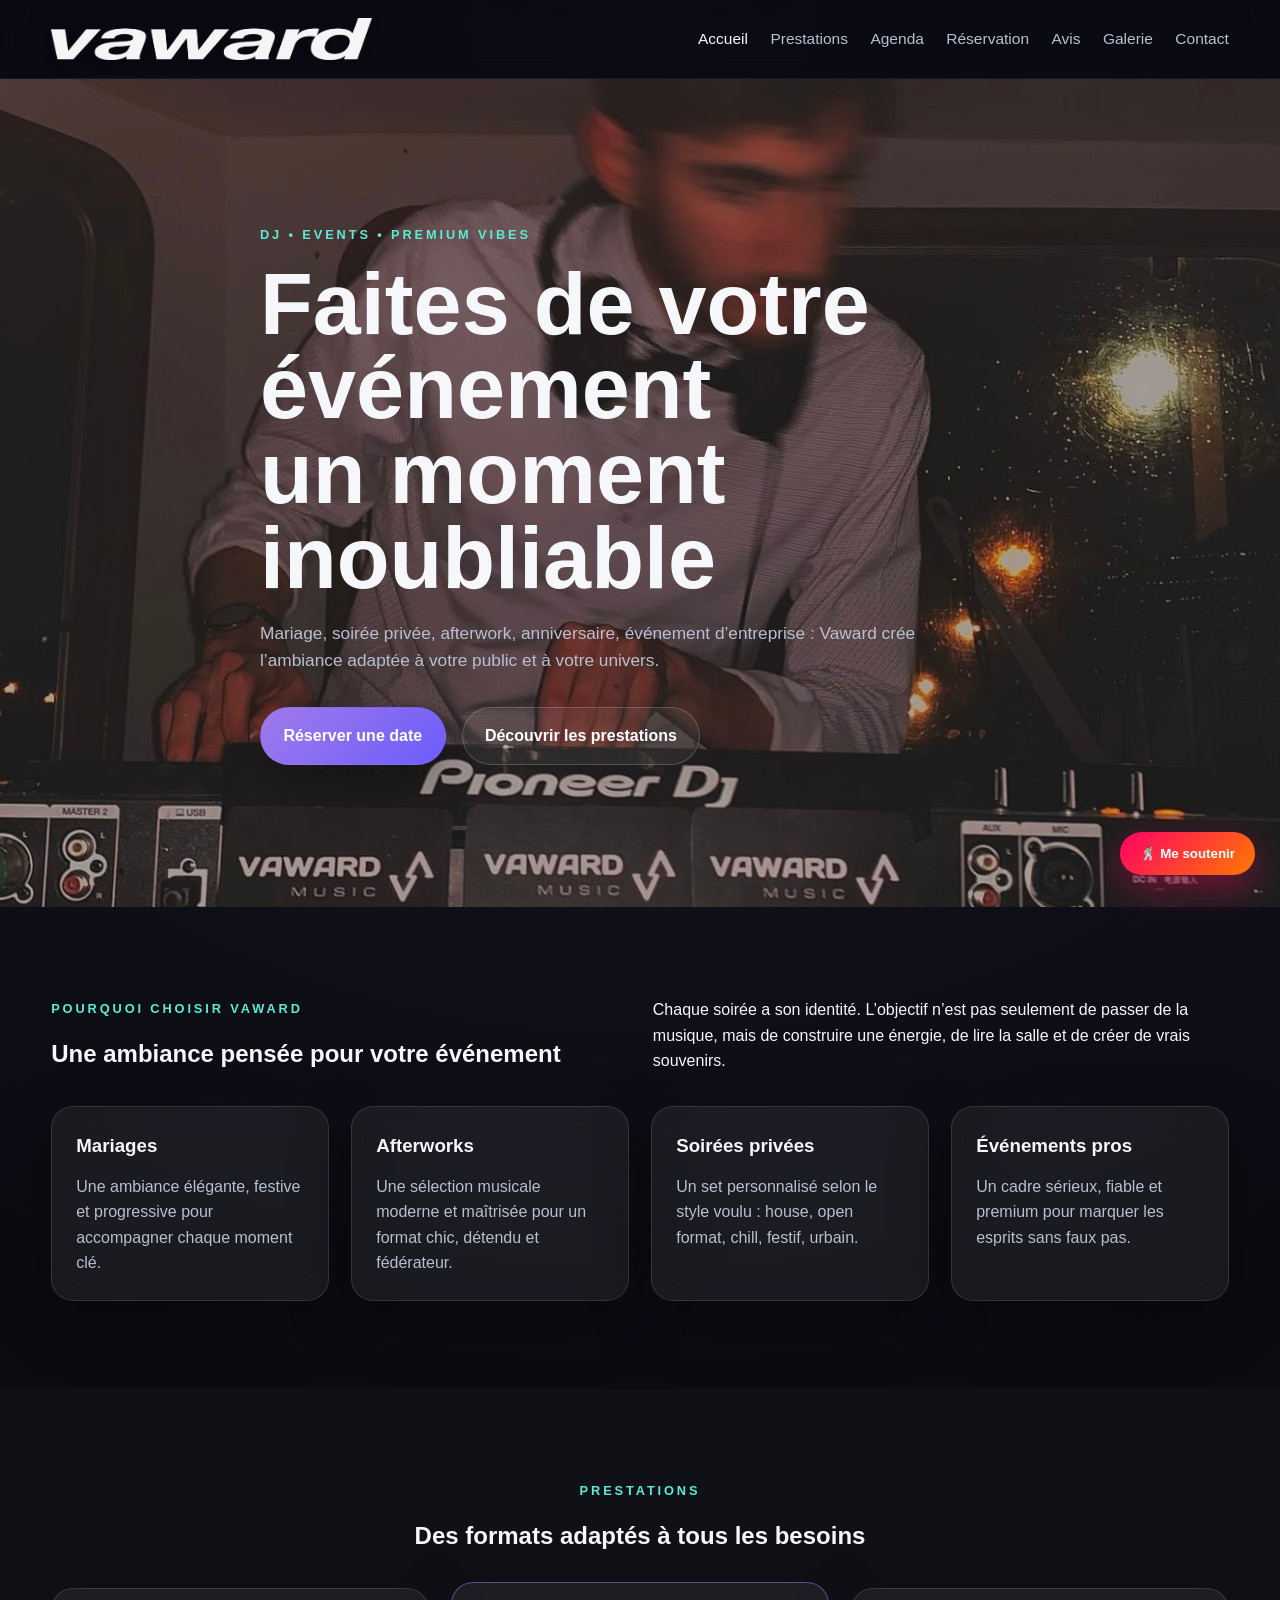
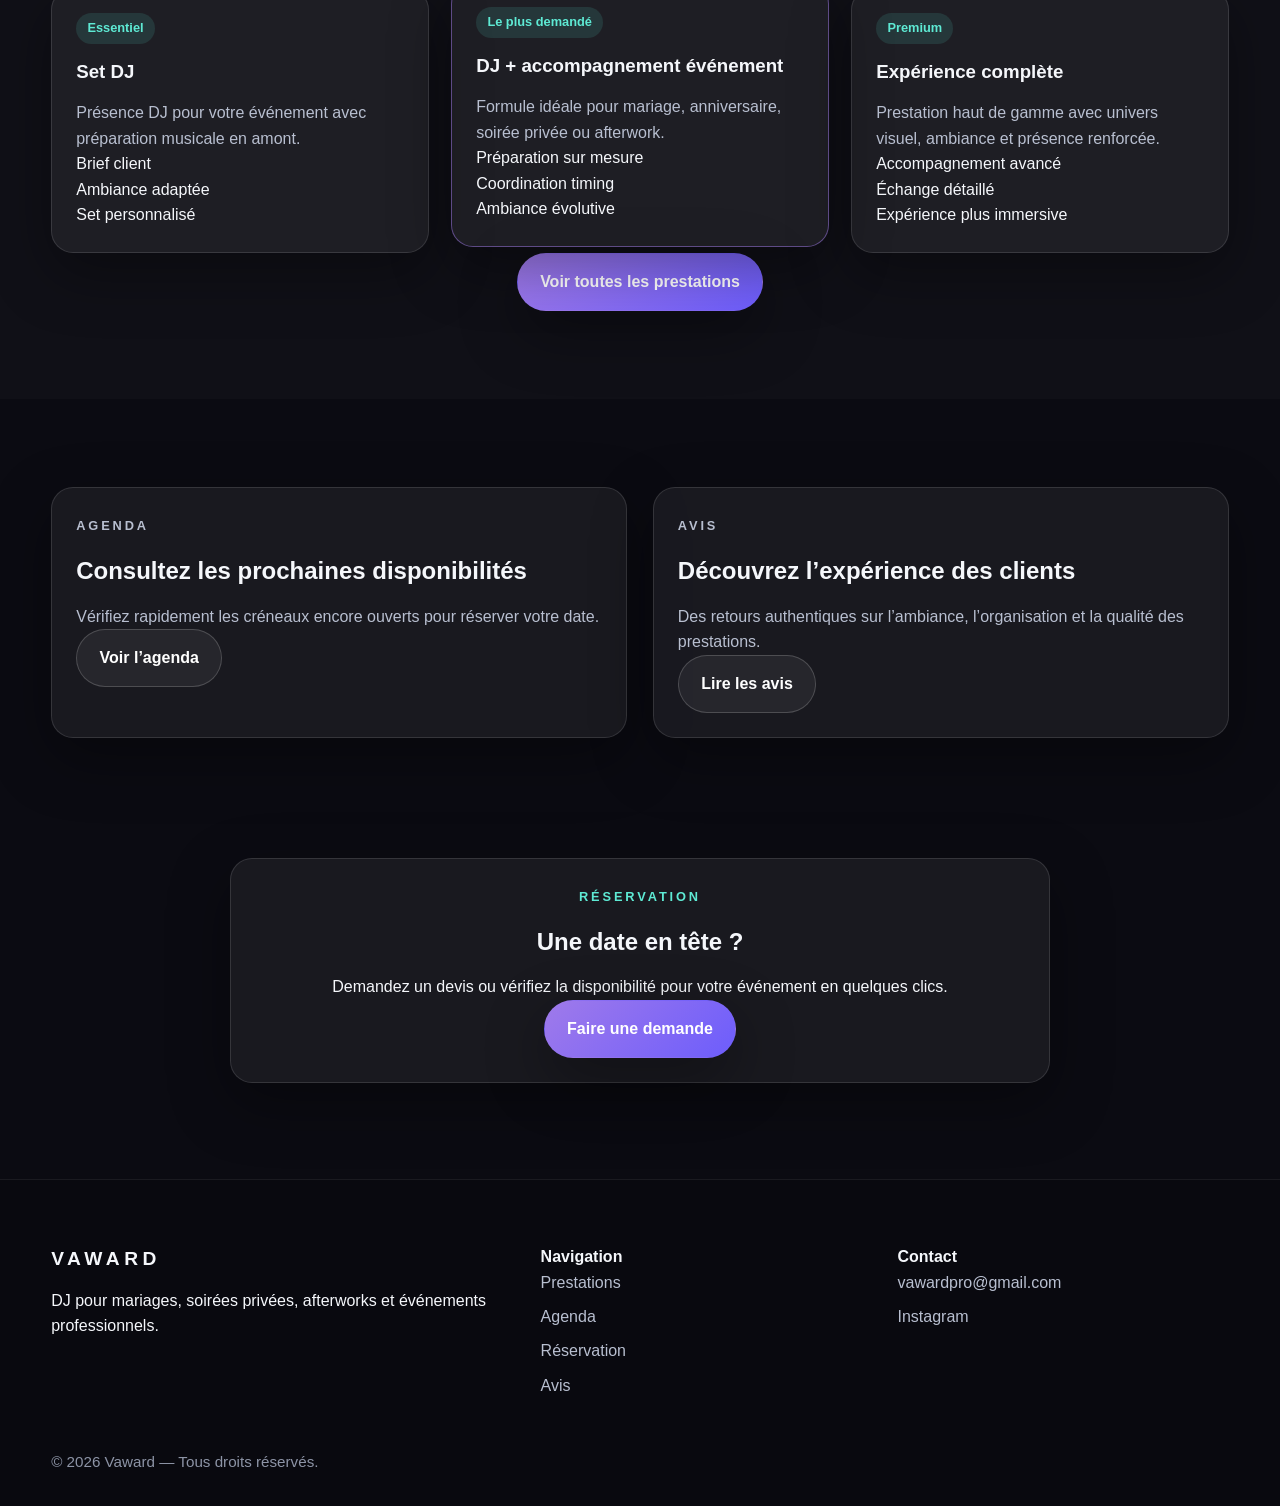
==== commit 5422a7c3: "ajout du logo vaward" ====
--- a/index.html
+++ b/index.html
@@ -12,7 +12,7 @@
 
   <link rel="icon" href="favicon.svg" type="image/svg+xml" />
   <link rel="canonical" href="https://tonpseudo.github.io/Vaward/index.html" />
-  <link rel="stylesheet" href="style.css?version=1.2.0" />
+  <link rel="stylesheet" href="style.css?version=1.2.2" />
 
   <meta property="og:title" content="Vaward | DJ Events" />
   <meta property="og:description" content="DJ pour soirées, mariages, afterworks et événements privés." />
@@ -25,7 +25,9 @@
 <body>
   <header class="site-header">
     <div class="container nav-wrap">
-      <a href="index.html" class="logo">VAWARD</a>
+      <a href="index.html" class="logo">
+  <img src="images/LogoVaward.png" alt="Vaward DJ" />
+</a>
 
       <button class="burger" id="burger" aria-label="Ouvrir le menu">
         <span></span>
@@ -214,7 +216,7 @@
     </div>
   </footer>
 
-  <script src="script.js?version=1.2.0" ></script>
+  <script src="script.js?version=1.2.2" ></script>
 
   <!-- ==================== FEEDBACK DJ ==================== -->
 <button id="dj-feedback-trigger" class="dj-feedback-trigger">
--- a/style.css
+++ b/style.css
@@ -1164,4 +1164,17 @@
 
 .dj-toast.show {
     display: block;
+}
+
+.logo img {
+  height: 42px;
+  filter: drop-shadow(0 2px 6px rgba(0,0,0,0.3));
+  transition: transform 0.2s ease;
+}
+
+.logo img:hover {
+  transform: scale(1.05);
+}
+.logo {
+  cursor: pointer;
 }
